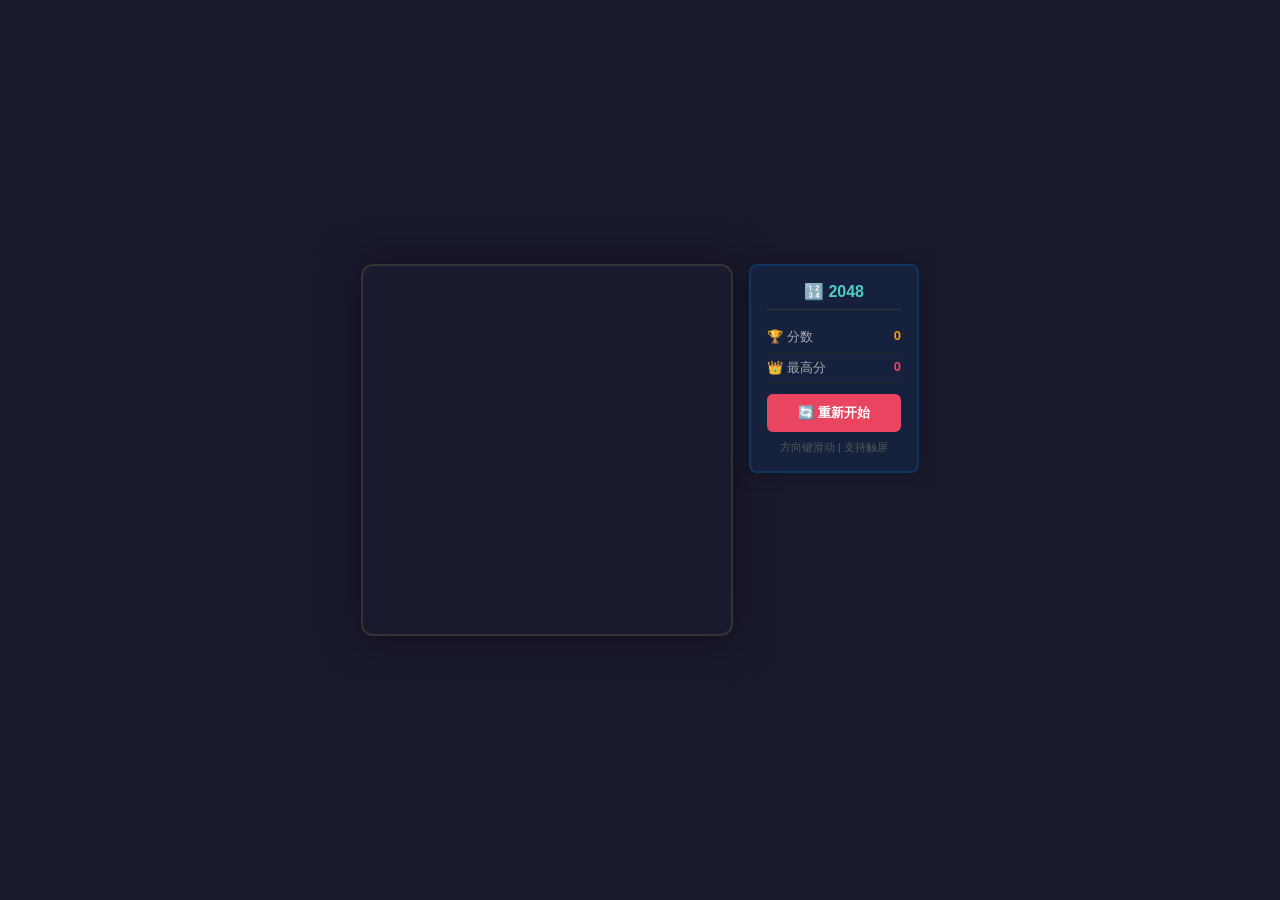
==== games/2048.html @ 604dcf52 "🎮 初始化 PlayHub 小游戏中心 - 4款精选小游戏：塔防战争、贪吃蛇、2048、飞机大战 - VuePress风格设计，参考 iprshang.github.io/my-game-guide " ====
<!DOCTYPE html>
<html lang="zh-CN">
<head>
<meta charset="UTF-8">
<meta name="viewport" content="width=device-width, initial-scale=1.0">
<title>🔢 2048</title>
<style>
*{margin:0;padding:0;box-sizing:border-box}
body{background:#1a1a2e;display:flex;flex-direction:column;align-items:center;justify-content:center;min-height:100vh;font-family:'Segoe UI','PingFang SC','Microsoft YaHei',sans-serif;user-select:none;gap:10px;padding:10px}
.game-wrapper{display:flex;gap:16px;align-items:flex-start}
.bcont{background:#1a1a2e;border:2px solid #333;border-radius:12px;padding:12px;box-shadow:0 0 40px rgba(0,0,0,0.5)}
.board{display:grid;grid-template-columns:repeat(4,80px);grid-template-rows:repeat(4,80px);gap:8px}
.tile{width:80px;height:80px;border-radius:8px;display:flex;align-items:center;justify-content:center;font-size:28px;font-weight:bold;transition:all 0.15s ease}
.tile-0{background:#1f2937}.tile-2{background:#2d3a4a;color:#ccc}.tile-4{background:#2c4a3a;color:#ccc}.tile-8{background:#c0392b;color:white}.tile-16{background:#d35400;color:white}.tile-32{background:#e67e22;color:white}.tile-64{background:#e74c3c;color:white}.tile-128{background:#f1c40f;color:white;font-size:24px}.tile-256{background:#f39c12;color:white;font-size:24px}.tile-512{background:#e67e22;color:white;font-size:24px}.tile-1024{background:#e94560;color:white;font-size:20px}.tile-2048{background:#9b59b6;color:white;font-size:20px;animation:wp 0.5s ease infinite alternate}
@keyframes wp{from{box-shadow:0 0 10px #9b59b6}to{box-shadow:0 0 30px #9b59b6,0 0 60px #8e44ad}}
.panel{background:#16213e;border:2px solid #0f3460;border-radius:8px;padding:16px;color:#eee;width:170px;box-shadow:0 0 20px rgba(0,0,0,0.3)}
.panel h2{font-size:16px;color:#4ecdc4;text-align:center;margin-bottom:12px;border-bottom:1px solid #333;padding-bottom:8px}
.sr{display:flex;justify-content:space-between;padding:6px 0;border-bottom:1px solid #222;font-size:13px}
.sl{color:#aaa}.sv{font-weight:bold}.sv.score{color:#f39c12}.sv.best{color:#e94560}
.btn{display:block;width:100%;padding:10px;margin-top:10px;border:none;border-radius:6px;font-size:13px;font-weight:bold;cursor:pointer;font-family:inherit;transition:all 0.2s}
.btn-r{background:#e94560;color:white}.btn-r:hover{background:#c0392b}
.hint{font-size:11px;color:#555;text-align:center;margin-top:8px}
.overlay{position:fixed;top:0;left:0;width:100%;height:100%;background:rgba(0,0,0,0.7);display:flex;justify-content:center;align-items:center;z-index:200;display:none}
.overlay.show{display:flex}
.obox{background:#16213e;border:2px solid #e94560;border-radius:16px;padding:32px;text-align:center;color:white}
.obox h1{font-size:28px;margin-bottom:12px}.obox p{font-size:16px;margin-bottom:20px;color:#ccc}
@media(max-width:600px){.game-wrapper{flex-direction:column;align-items:center}.panel{width:100%;max-width:360px}.board{grid-template-columns:repeat(4,65px);grid-template-rows:repeat(4,65px);gap:5px}.tile{width:65px;height:65px;font-size:22px}}
</style>
</head>
<body>
<div class="game-wrapper">
<div class="bcont"><div class="board" id="board"></div></div>
<div class="panel"><h2>🔢 2048</h2>
<div class="sr"><span class="sl">🏆 分数</span><span class="sv score" id="score">0</span></div>
<div class="sr"><span class="sl">👑 最高分</span><span class="sv best" id="best">0</span></div>
<button class="btn btn-r" onclick="restart()">🔄 重新开始</button>
<div class="hint">方向键滑动 | 支持触屏</div></div></div>
<div class="overlay" id="ov"><div class="obox"><h1 id="otitle">💀 游戏结束</h1><p>最终得分: <b id="fs">0</b></p><button class="btn btn-r" onclick="restart()">🔄 再来一局</button></div></div>
<script>
const be=document.getElementById('board');let g=[],sc=0,bs=0,gov=!1,won=!1;
bs=localStorage.getItem('f2048best')||0;document.getElementById('best').textContent=bs;
function init(){g=Array.from({length:4},()=>Array(4).fill(0));sc=0;gov=!1;won=!1;document.getElementById('ov').classList.remove('show');addR();addR();render();upUI()}
function addR(){let e=[];for(let r=0;r<4;r++)for(let c=0;c<4;c++)if(g[r][c]===0)e.push({r,c});if(!e.length)return;let{x:r,y:c}=e[Math.floor(Math.random()*e.length)];g[r][c]=Math.random()<0.9?2:4}
function render(){be.innerHTML='';for(let r=0;r<4;r++)for(let c=0;c<4;c++){let t=document.createElement('div');t.className='tile tile-'+g[r][c];t.textContent=g[r][c]||'';be.appendChild(t)}}
function slide(rw){let a=rw.filter(v=>v!==0);for(let i=0;i<a.length-1;i++)if(a[i]===a[i+1]){a[i]*=2;sc+=a[i];a.splice(i+1,1)}while(a.length<4)a.push(0);return a}
function move(dir){if(gov)return!1;let o=JSON.stringify(g),ng=Array.from({length:4},()=>Array(4).fill(0));
if(dir==='left'){for(let r=0;r<4;r++)ng[r]=slide(g[r])}
else if(dir==='right'){for(let r=0;r<4;r++)ng[r]=slide([...g[r]].reverse()).reverse()}
else if(dir==='up'){for(let c=0;c<4;c++){let cl=slide([g[0][c],g[1][c],g[2][c],g[3][c]]);for(let r=0;r<4;r++)ng[r][c]=cl[r]}}
else if(dir==='down'){for(let c=0;c<4;c++){let cl=slide([g[3][c],g[2][c],g[1][c],g[0][c]]).reverse();for(let r=0;r<4;r++)ng[r][c]=cl[r]}}
if(JSON.stringify(ng)!==o){g=ng;addR();render();upUI();
if(!won&&g.some(r=>r.some(v=>v>=2048))){won=!0;document.getElementById('otitle').textContent='🎉 恭喜！';document.getElementById('fs').textContent=sc;document.getElementById('ov').classList.add('show')}
if(isOver()){gov=!0;if(!won)document.getElementById('otitle').textContent='💀 游戏结束';document.getElementById('fs').textContent=sc;document.getElementById('ov').classList.add('show');if(sc>bs){bs=sc;localStorage.setItem('f2048best',bs)}upUI()}return!0}return!1}
function isOver(){for(let r=0;r<4;r++)for(let c=0;c<4;c++){if(g[r][c]===0)return!1;if(c<3&&g[r][c]===g[r][c+1])return!1;if(r<3&&g[r][c]===g[r+1][c])return!1}return!0}
function upUI(){document.getElementById('score').textContent=sc;if(sc>bs){bs=sc;localStorage.setItem('f2048best',bs)}document.getElementById('best').textContent=bs}
function restart(){init()}
document.addEventListener('keydown',e=>{switch(e.key){case'ArrowLeft':e.preventDefault();move('left');break;case'ArrowRight':e.preventDefault();move('right');break;case'ArrowUp':e.preventDefault();move('up');break;case'ArrowDown':e.preventDefault();move('down');break}});
let sx,sy;be.addEventListener('touchstart',e=>{sx=e.touches[0].clientX;sy=e.touches[0].clientY});be.addEventListener('touchend',e=>{if(!sx)return;let dx=e.changedTouches[0].clientX-sx,dy=e.changedTouches[0].clientY-sy;if(Math.abs(dx)<20&&Math.abs(dy)<20)return;move(Math.abs(dx)>Math.abs(dy)?(dx>0?'right':'left'):(dy>0?'down':'up'));sx=null});
init();
</script>
</body>
</html>
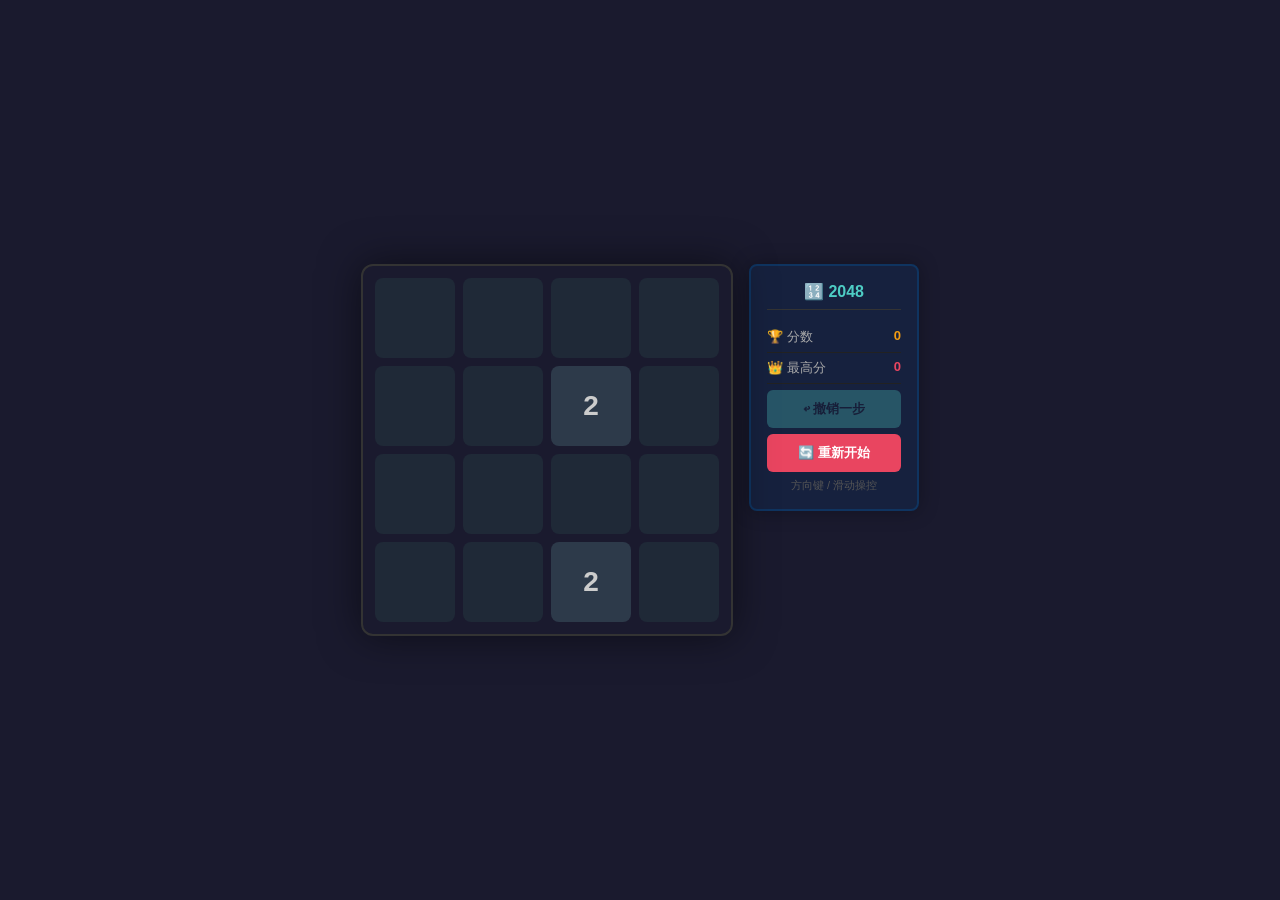
==== commit 7f9817ea: "2048全面重做：新增撤销功能、胜利后可继续挑战、全屏滑动操作、历史记录、动画优化" ====
--- a/games/2048.html
+++ b/games/2048.html
@@ -2,29 +2,79 @@
 <html lang="zh-CN">
 <head>
 <meta charset="UTF-8">
-<meta name="viewport" content="width=device-width, initial-scale=1.0">
+<meta name="viewport" content="width=device-width, initial-scale=1.0, user-scalable=no">
 <title>🔢 2048</title>
 <style>
 *{margin:0;padding:0;box-sizing:border-box}
-body{background:#1a1a2e;display:flex;flex-direction:column;align-items:center;justify-content:center;min-height:100vh;font-family:'Segoe UI','PingFang SC','Microsoft YaHei',sans-serif;user-select:none;gap:10px;padding:10px}
+body{
+  background:#1a1a2e;display:flex;flex-direction:column;align-items:center;justify-content:center;
+  min-height:100vh;font-family:'Segoe UI','PingFang SC','Microsoft YaHei',sans-serif;
+  user-select:none;gap:10px;padding:10px;touch-action:manipulation;overflow:hidden;
+}
 .game-wrapper{display:flex;gap:16px;align-items:flex-start}
-.bcont{background:#1a1a2e;border:2px solid #333;border-radius:12px;padding:12px;box-shadow:0 0 40px rgba(0,0,0,0.5)}
-.board{display:grid;grid-template-columns:repeat(4,80px);grid-template-rows:repeat(4,80px);gap:8px}
-.tile{width:80px;height:80px;border-radius:8px;display:flex;align-items:center;justify-content:center;font-size:28px;font-weight:bold;transition:all 0.15s ease}
-.tile-0{background:#1f2937}.tile-2{background:#2d3a4a;color:#ccc}.tile-4{background:#2c4a3a;color:#ccc}.tile-8{background:#c0392b;color:white}.tile-16{background:#d35400;color:white}.tile-32{background:#e67e22;color:white}.tile-64{background:#e74c3c;color:white}.tile-128{background:#f1c40f;color:white;font-size:24px}.tile-256{background:#f39c12;color:white;font-size:24px}.tile-512{background:#e67e22;color:white;font-size:24px}.tile-1024{background:#e94560;color:white;font-size:20px}.tile-2048{background:#9b59b6;color:white;font-size:20px;animation:wp 0.5s ease infinite alternate}
-@keyframes wp{from{box-shadow:0 0 10px #9b59b6}to{box-shadow:0 0 30px #9b59b6,0 0 60px #8e44ad}}
+.bcont{
+  background:#1a1a2e;border:2px solid #333;border-radius:12px;padding:12px;
+  box-shadow:0 0 40px rgba(0,0,0,0.5);position:relative;
+}
+.board{display:grid;grid-template-columns:repeat(4,80px);grid-template-rows:repeat(4,80px);gap:8px;position:relative}
+.tile{
+  width:80px;height:80px;border-radius:8px;display:flex;align-items:center;justify-content:center;
+  font-size:28px;font-weight:bold;position:relative;z-index:2;
+}
+.tile-0{background:#1f2937}
+.tile-2{background:#2d3a4a;color:#ccc}
+.tile-4{background:#2c4a3a;color:#ccc}
+.tile-8{background:#c0392b;color:white}
+.tile-16{background:#d35400;color:white}
+.tile-32{background:#e67e22;color:white}
+.tile-64{background:#e74c3c;color:white}
+.tile-128{background:#f1c40f;color:white;font-size:24px}
+.tile-256{background:#f39c12;color:white;font-size:24px}
+.tile-512{background:#e67e22;color:white;font-size:24px}
+.tile-1024{background:#e94560;color:white;font-size:20px}
+.tile-2048{background:#9b59b6;color:white;font-size:20px}
+.tile-4096{background:#8e44ad;color:white;font-size:18px}
+.tile-8192{background:#2ecc71;color:white;font-size:18px}
+
+/* 动画 */
+.tile-new{animation:popIn 0.2s ease}
+.tile-merged{animation:popIn 0.25s ease;z-index:3}
+@keyframes popIn{0%{transform:scale(0)}60%{transform:scale(1.1)}100%{transform:scale(1)}}
+
 .panel{background:#16213e;border:2px solid #0f3460;border-radius:8px;padding:16px;color:#eee;width:170px;box-shadow:0 0 20px rgba(0,0,0,0.3)}
 .panel h2{font-size:16px;color:#4ecdc4;text-align:center;margin-bottom:12px;border-bottom:1px solid #333;padding-bottom:8px}
 .sr{display:flex;justify-content:space-between;padding:6px 0;border-bottom:1px solid #222;font-size:13px}
 .sl{color:#aaa}.sv{font-weight:bold}.sv.score{color:#f39c12}.sv.best{color:#e94560}
-.btn{display:block;width:100%;padding:10px;margin-top:10px;border:none;border-radius:6px;font-size:13px;font-weight:bold;cursor:pointer;font-family:inherit;transition:all 0.2s}
-.btn-r{background:#e94560;color:white}.btn-r:hover{background:#c0392b}
-.hint{font-size:11px;color:#555;text-align:center;margin-top:8px}
+.btn{display:block;width:100%;padding:10px;margin-top:6px;border:none;border-radius:6px;font-size:13px;font-weight:bold;cursor:pointer;font-family:inherit;transition:all 0.15s}
+.btn-r{background:#e94560;color:white}.btn-r:hover{background:#c0392b}.btn-r:active{transform:scale(0.95)}
+.btn-u{background:#4ecdc4;color:#1a1a2e}.btn-u:hover{background:#3dbdb5}.btn-u:active{transform:scale(0.95)}
+.btn-u:disabled{opacity:0.3;cursor:not-allowed}
+.hint{font-size:11px;color:#555;text-align:center;margin-top:6px}
+
+/* 游戏结束/胜利弹窗 */
 .overlay{position:fixed;top:0;left:0;width:100%;height:100%;background:rgba(0,0,0,0.7);display:flex;justify-content:center;align-items:center;z-index:200;display:none}
 .overlay.show{display:flex}
 .obox{background:#16213e;border:2px solid #e94560;border-radius:16px;padding:32px;text-align:center;color:white}
-.obox h1{font-size:28px;margin-bottom:12px}.obox p{font-size:16px;margin-bottom:20px;color:#ccc}
-@media(max-width:600px){.game-wrapper{flex-direction:column;align-items:center}.panel{width:100%;max-width:360px}.board{grid-template-columns:repeat(4,65px);grid-template-rows:repeat(4,65px);gap:5px}.tile{width:65px;height:65px;font-size:22px}}
+.obox h1{font-size:28px;margin-bottom:12px}.obox p{font-size:16px;margin-bottom:16px;color:#ccc}
+.obox .btns{display:flex;gap:10px;justify-content:center}
+.obox .btns .btn{width:auto;padding:10px 20px}
+.obox .btn-g{background:#2ecc71;color:white}.obox .btn-g:hover{background:#27ae60}
+
+/* 最高分闪烁 */
+@keyframes glow{0%,100%{color:#e94560}50%{color:#f39c12}}
+.best-new{animation:glow 0.6s ease 3}
+
+/* 响应式 */
+@media(max-width:650px){
+  body{gap:6px;padding:4px}
+  .game-wrapper{flex-direction:column;align-items:center;gap:8px}
+  .panel{width:100%;max-width:400px;padding:10px 14px}
+  .board{grid-template-columns:repeat(4,65px);grid-template-rows:repeat(4,65px);gap:5px}
+  .tile{width:65px;height:65px;font-size:22px}
+  .tile-128,.tile-256,.tile-512{font-size:19px}
+  .tile-1024,.tile-2048{font-size:16px}
+  .tile-4096,.tile-8192{font-size:15px}
+}
 </style>
 </head>
 <body>
@@ -33,29 +83,184 @@
 <div class="panel"><h2>🔢 2048</h2>
 <div class="sr"><span class="sl">🏆 分数</span><span class="sv score" id="score">0</span></div>
 <div class="sr"><span class="sl">👑 最高分</span><span class="sv best" id="best">0</span></div>
+<button class="btn btn-u" id="undoBtn" onclick="undo()" disabled>↩ 撤销一步</button>
 <button class="btn btn-r" onclick="restart()">🔄 重新开始</button>
-<div class="hint">方向键滑动 | 支持触屏</div></div></div>
-<div class="overlay" id="ov"><div class="obox"><h1 id="otitle">💀 游戏结束</h1><p>最终得分: <b id="fs">0</b></p><button class="btn btn-r" onclick="restart()">🔄 再来一局</button></div></div>
+<div class="hint">方向键 / 滑动操控</div></div></div>
+
+<div class="overlay" id="ov"><div class="obox"><h1 id="otitle">💀 游戏结束</h1><p>最终得分: <b id="fs">0</b></p>
+<div class="btns"><button class="btn btn-g" onclick="keepPlaying()" id="keepBtn" style="display:none">🎮 继续挑战</button><button class="btn btn-r" onclick="restart()">🔄 再来一局</button></div></div></div>
+
 <script>
-const be=document.getElementById('board');let g=[],sc=0,bs=0,gov=!1,won=!1;
-bs=localStorage.getItem('f2048best')||0;document.getElementById('best').textContent=bs;
-function init(){g=Array.from({length:4},()=>Array(4).fill(0));sc=0;gov=!1;won=!1;document.getElementById('ov').classList.remove('show');addR();addR();render();upUI()}
-function addR(){let e=[];for(let r=0;r<4;r++)for(let c=0;c<4;c++)if(g[r][c]===0)e.push({r,c});if(!e.length)return;let{x:r,y:c}=e[Math.floor(Math.random()*e.length)];g[r][c]=Math.random()<0.9?2:4}
-function render(){be.innerHTML='';for(let r=0;r<4;r++)for(let c=0;c<4;c++){let t=document.createElement('div');t.className='tile tile-'+g[r][c];t.textContent=g[r][c]||'';be.appendChild(t)}}
-function slide(rw){let a=rw.filter(v=>v!==0);for(let i=0;i<a.length-1;i++)if(a[i]===a[i+1]){a[i]*=2;sc+=a[i];a.splice(i+1,1)}while(a.length<4)a.push(0);return a}
-function move(dir){if(gov)return!1;let o=JSON.stringify(g),ng=Array.from({length:4},()=>Array(4).fill(0));
-if(dir==='left'){for(let r=0;r<4;r++)ng[r]=slide(g[r])}
-else if(dir==='right'){for(let r=0;r<4;r++)ng[r]=slide([...g[r]].reverse()).reverse()}
-else if(dir==='up'){for(let c=0;c<4;c++){let cl=slide([g[0][c],g[1][c],g[2][c],g[3][c]]);for(let r=0;r<4;r++)ng[r][c]=cl[r]}}
-else if(dir==='down'){for(let c=0;c<4;c++){let cl=slide([g[3][c],g[2][c],g[1][c],g[0][c]]).reverse();for(let r=0;r<4;r++)ng[r][c]=cl[r]}}
-if(JSON.stringify(ng)!==o){g=ng;addR();render();upUI();
-if(!won&&g.some(r=>r.some(v=>v>=2048))){won=!0;document.getElementById('otitle').textContent='🎉 恭喜！';document.getElementById('fs').textContent=sc;document.getElementById('ov').classList.add('show')}
-if(isOver()){gov=!0;if(!won)document.getElementById('otitle').textContent='💀 游戏结束';document.getElementById('fs').textContent=sc;document.getElementById('ov').classList.add('show');if(sc>bs){bs=sc;localStorage.setItem('f2048best',bs)}upUI()}return!0}return!1}
-function isOver(){for(let r=0;r<4;r++)for(let c=0;c<4;c++){if(g[r][c]===0)return!1;if(c<3&&g[r][c]===g[r][c+1])return!1;if(r<3&&g[r][c]===g[r+1][c])return!1}return!0}
-function upUI(){document.getElementById('score').textContent=sc;if(sc>bs){bs=sc;localStorage.setItem('f2048best',bs)}document.getElementById('best').textContent=bs}
+const boardEl=document.getElementById('board');
+let grid=[], score=0, bestScore=0, gameOver=false, won=false, keepPlayingFlag=false;
+let history=[]; // 撤销历史 [{grid, score}]
+
+bestScore=parseInt(localStorage.getItem('f2048best_v2'))||0;
+document.getElementById('best').textContent=bestScore;
+
+function cloneGrid(g){return g.map(r=>[...r])}
+
+function saveState(){
+  history.push({grid:cloneGrid(grid),score:score});
+  if(history.length>10)history.shift();
+  document.getElementById('undoBtn').disabled=false;
+}
+
+function init(){
+  grid=Array.from({length:4},()=>Array(4).fill(0));
+  score=0;gameOver=false;won=false;keepPlayingFlag=false;history=[];
+  document.getElementById('undoBtn').disabled=true;
+  document.getElementById('ov').classList.remove('show');
+  document.getElementById('keepBtn').style.display='none';
+  addRandom();addRandom();render();updateUI();
+}
+
+function addRandom(){
+  let empty=[];
+  for(let r=0;r<4;r++)for(let c=0;c<4;c++)if(grid[r][c]===0)empty.push({r,c});
+  if(!empty.length)return;
+  let {r,c}=empty[Math.floor(Math.random()*empty.length)];
+  grid[r][c]=Math.random()<0.9?2:4;
+}
+
+function render(){
+  boardEl.innerHTML='';
+  for(let r=0;r<4;r++)for(let c=0;c<4;c++){
+    let v=grid[r][c];
+    let t=document.createElement('div');
+    t.className='tile tile-'+Math.min(v,8192);
+    t.textContent=v||'';
+    boardEl.appendChild(t);
+  }
+}
+
+function slide(row){
+  let arr=row.filter(v=>v!==0);
+  for(let i=0;i<arr.length-1;i++){
+    if(arr[i]===arr[i+1]){
+      arr[i]*=2;score+=arr[i];
+      arr.splice(i+1,1);
+    }
+  }
+  while(arr.length<4)arr.push(0);
+  return arr;
+}
+
+function move(dir){
+  if(gameOver&&!keepPlayingFlag)return false;
+  saveState();
+
+  let old=JSON.stringify(grid),newGrid=Array.from({length:4},()=>Array(4).fill(0));
+
+  if(dir==='left'){for(let r=0;r<4;r++)newGrid[r]=slide(grid[r])}
+  else if(dir==='right'){for(let r=0;r<4;r++)newGrid[r]=slide([...grid[r]].reverse()).reverse()}
+  else if(dir==='up'){for(let c=0;c<4;c++){let col=slide([grid[0][c],grid[1][c],grid[2][c],grid[3][c]]);for(let r=0;r<4;r++)newGrid[r][c]=col[r]}}
+  else if(dir==='down'){for(let c=0;c<4;c++){let col=slide([grid[3][c],grid[2][c],grid[1][c],grid[0][c]]).reverse();for(let r=0;r<4;r++)newGrid[r][c]=col[r]}}
+
+  if(JSON.stringify(newGrid)!==old){
+    grid=newGrid;addRandom();render();updateUI();
+
+    // 胜利检测：到达2048且之前未赢过
+    if(!won&&!keepPlayingFlag&&grid.some(r=>r.some(v=>v>=2048))){
+      won=true;
+      document.getElementById('otitle').textContent='🎉 恭喜！';
+      document.getElementById('fs').textContent=score;
+      document.getElementById('keepBtn').style.display='inline-block';
+      document.getElementById('ov').classList.add('show');
+    }
+
+    // 游戏结束检测
+    if(isOver()){
+      gameOver=true;
+      if(!won||keepPlayingFlag){
+        document.getElementById('otitle').textContent='💀 游戏结束';
+        document.getElementById('keepBtn').style.display='none';
+      }
+      document.getElementById('fs').textContent=score;
+      document.getElementById('ov').classList.add('show');
+      if(score>bestScore){bestScore=score;localStorage.setItem('f2048best_v2',bestScore)}
+      updateUI();
+    }
+    return true;
+  }
+  // 没有移动，丢弃保存的状态
+  history.pop();
+  return false;
+}
+
+function isOver(){
+  for(let r=0;r<4;r++)for(let c=0;c<4;c++){
+    if(grid[r][c]===0)return false;
+    if(c<3&&grid[r][c]===grid[r][c+1])return false;
+    if(r<3&&grid[r][c]===grid[r+1][c])return false;
+  }
+  return true;
+}
+
+function undo(){
+  if(!history.length)return;
+  let prev=history.pop();
+  grid=prev.grid;score=prev.score;
+  if(!history.length)document.getElementById('undoBtn').disabled=true;
+  render();updateUI();
+}
+
+function keepPlaying(){
+  keepPlayingFlag=true;
+  document.getElementById('ov').classList.remove('show');
+  // 如果已经死局了，重新渲染即可（状态已经标记）
+  if(!isOver())gameOver=false;
+}
+
+function updateUI(){
+  document.getElementById('score').textContent=score;
+  let bestEl=document.getElementById('best');
+  if(score>bestScore){bestScore=score;localStorage.setItem('f2048best_v2',bestScore);bestEl.classList.add('best-new');setTimeout(()=>bestEl.classList.remove('best-new'),2000)}
+  bestEl.textContent=bestScore;
+}
+
 function restart(){init()}
-document.addEventListener('keydown',e=>{switch(e.key){case'ArrowLeft':e.preventDefault();move('left');break;case'ArrowRight':e.preventDefault();move('right');break;case'ArrowUp':e.preventDefault();move('up');break;case'ArrowDown':e.preventDefault();move('down');break}});
-let sx,sy;be.addEventListener('touchstart',e=>{sx=e.touches[0].clientX;sy=e.touches[0].clientY});be.addEventListener('touchend',e=>{if(!sx)return;let dx=e.changedTouches[0].clientX-sx,dy=e.changedTouches[0].clientY-sy;if(Math.abs(dx)<20&&Math.abs(dy)<20)return;move(Math.abs(dx)>Math.abs(dy)?(dx>0?'right':'left'):(dy>0?'down':'up'));sx=null});
+
+// === 键盘控制 ===
+document.addEventListener('keydown',e=>{
+  if((gameOver&&!keepPlayingFlag)&&e.key===' ')return; // 游戏结束按空格没用
+  switch(e.key){
+    case'ArrowLeft':e.preventDefault();move('left');break;
+    case'ArrowRight':e.preventDefault();move('right');break;
+    case'ArrowUp':e.preventDefault();move('up');break;
+    case'ArrowDown':e.preventDefault();move('down');break;
+    case'z':case'Z':if(e.ctrlKey||e.metaKey){e.preventDefault();undo();}break;
+  }
+});
+
+// === 移动端滑动（整个页面都可滑动） ===
+let sx=0,sy=0,sTime=0;
+document.addEventListener('touchstart',e=>{
+  sx=e.touches[0].clientX;sy=e.touches[0].clientY;sTime=Date.now();
+},{passive:true});
+
+document.addEventListener('touchend',e=>{
+  if(!sx)return;
+  let dx=e.changedTouches[0].clientX-sx,dy=e.changedTouches[0].clientY-sy;
+  let dist=Math.sqrt(dx*dx+dy*dy);
+  // 需要滑动超过30px 或 快速滑动(>15px且<300ms)
+  if(dist<15||(dist<30&&Date.now()-sTime>300)){sx=0;return}
+  move(Math.abs(dx)>Math.abs(dy)?(dx>0?'right':'left'):(dy>0?'down':'up'));
+  sx=0;
+});
+
+// === 鼠标拖拽（桌面端也支持） ===
+let mx=0,my=0;
+boardEl.addEventListener('mousedown',e=>{mx=e.clientX;my=e.clientY});
+boardEl.addEventListener('mouseup',e=>{
+  let dx=e.clientX-mx,dy=e.clientY-my;
+  if(Math.abs(dx)<15&&Math.abs(dy)<15)return;
+  move(Math.abs(dx)>Math.abs(dy)?(dx>0?'right':'left'):(dy>0?'down':'up'));
+});
+
+// 阻止弹窗内的滑动冒泡
+document.getElementById('ov').addEventListener('touchstart',e=>e.stopPropagation());
+
 init();
 </script>
 </body>
